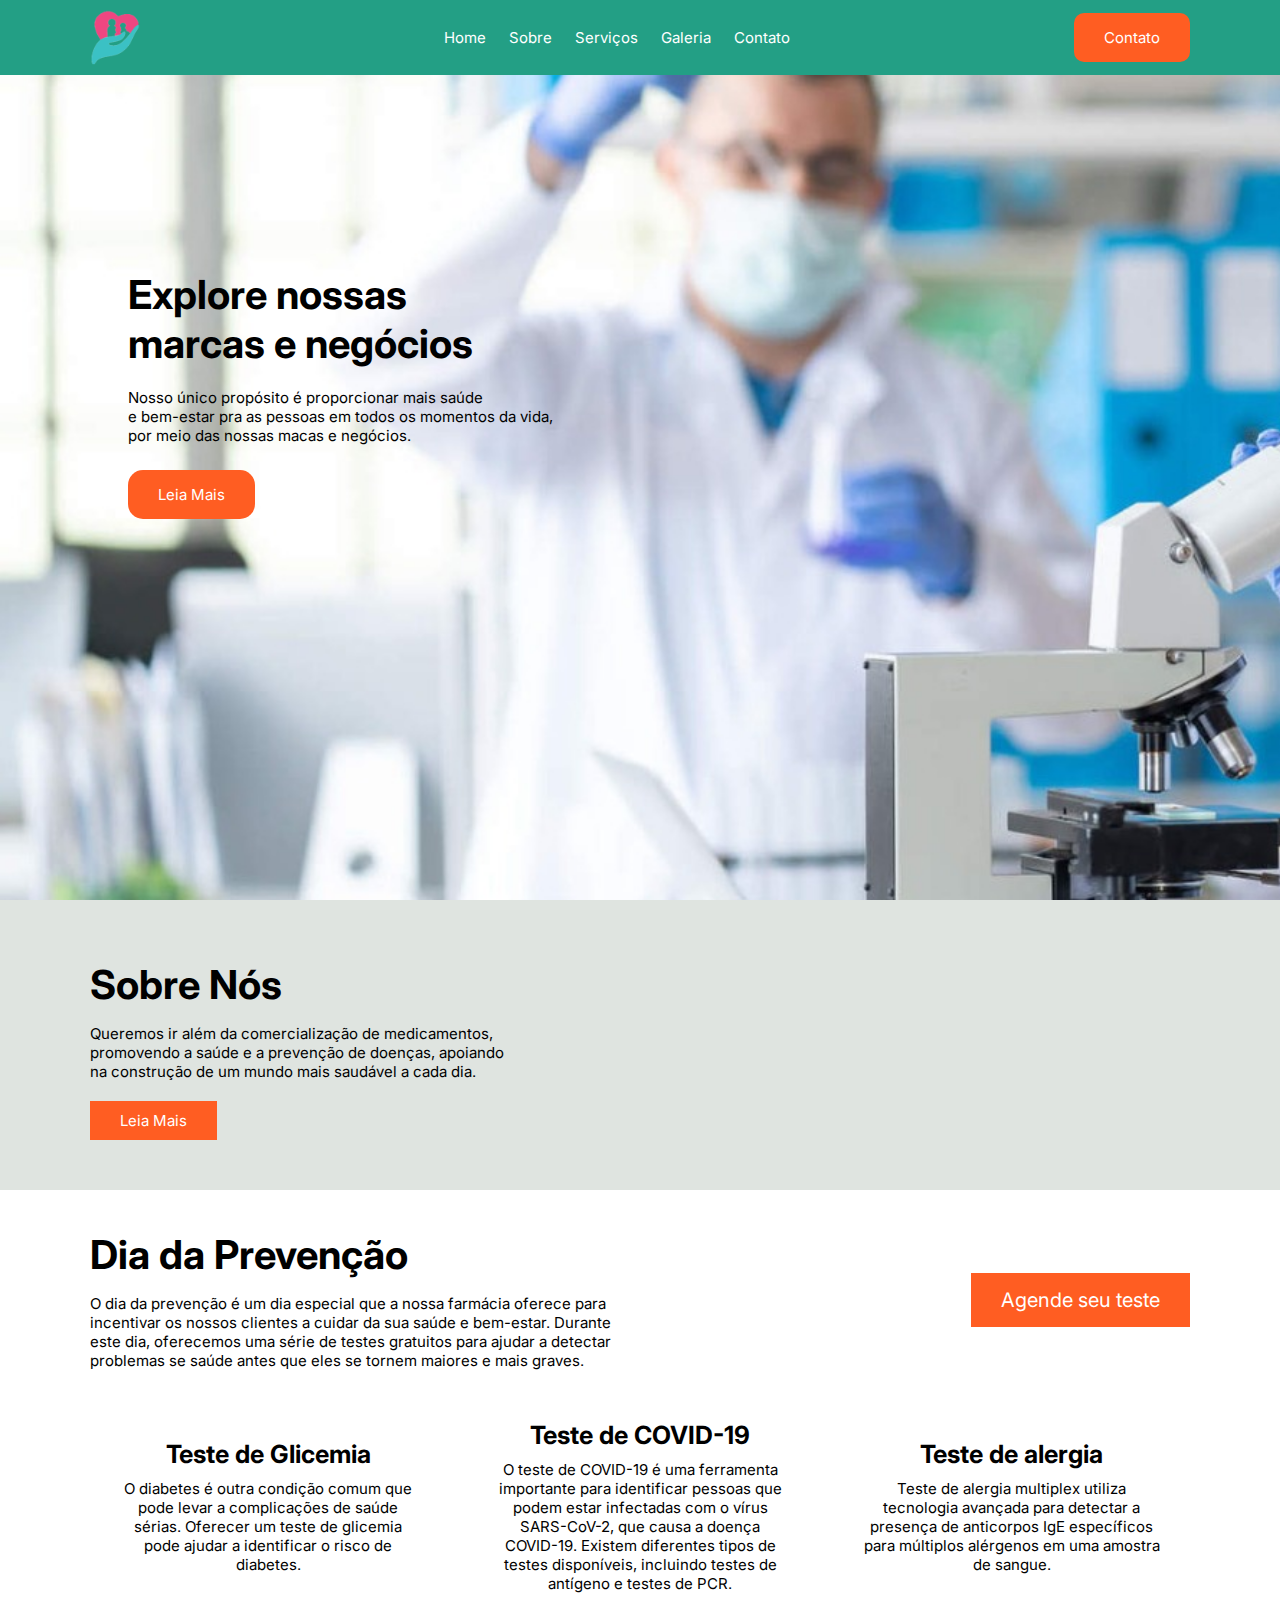
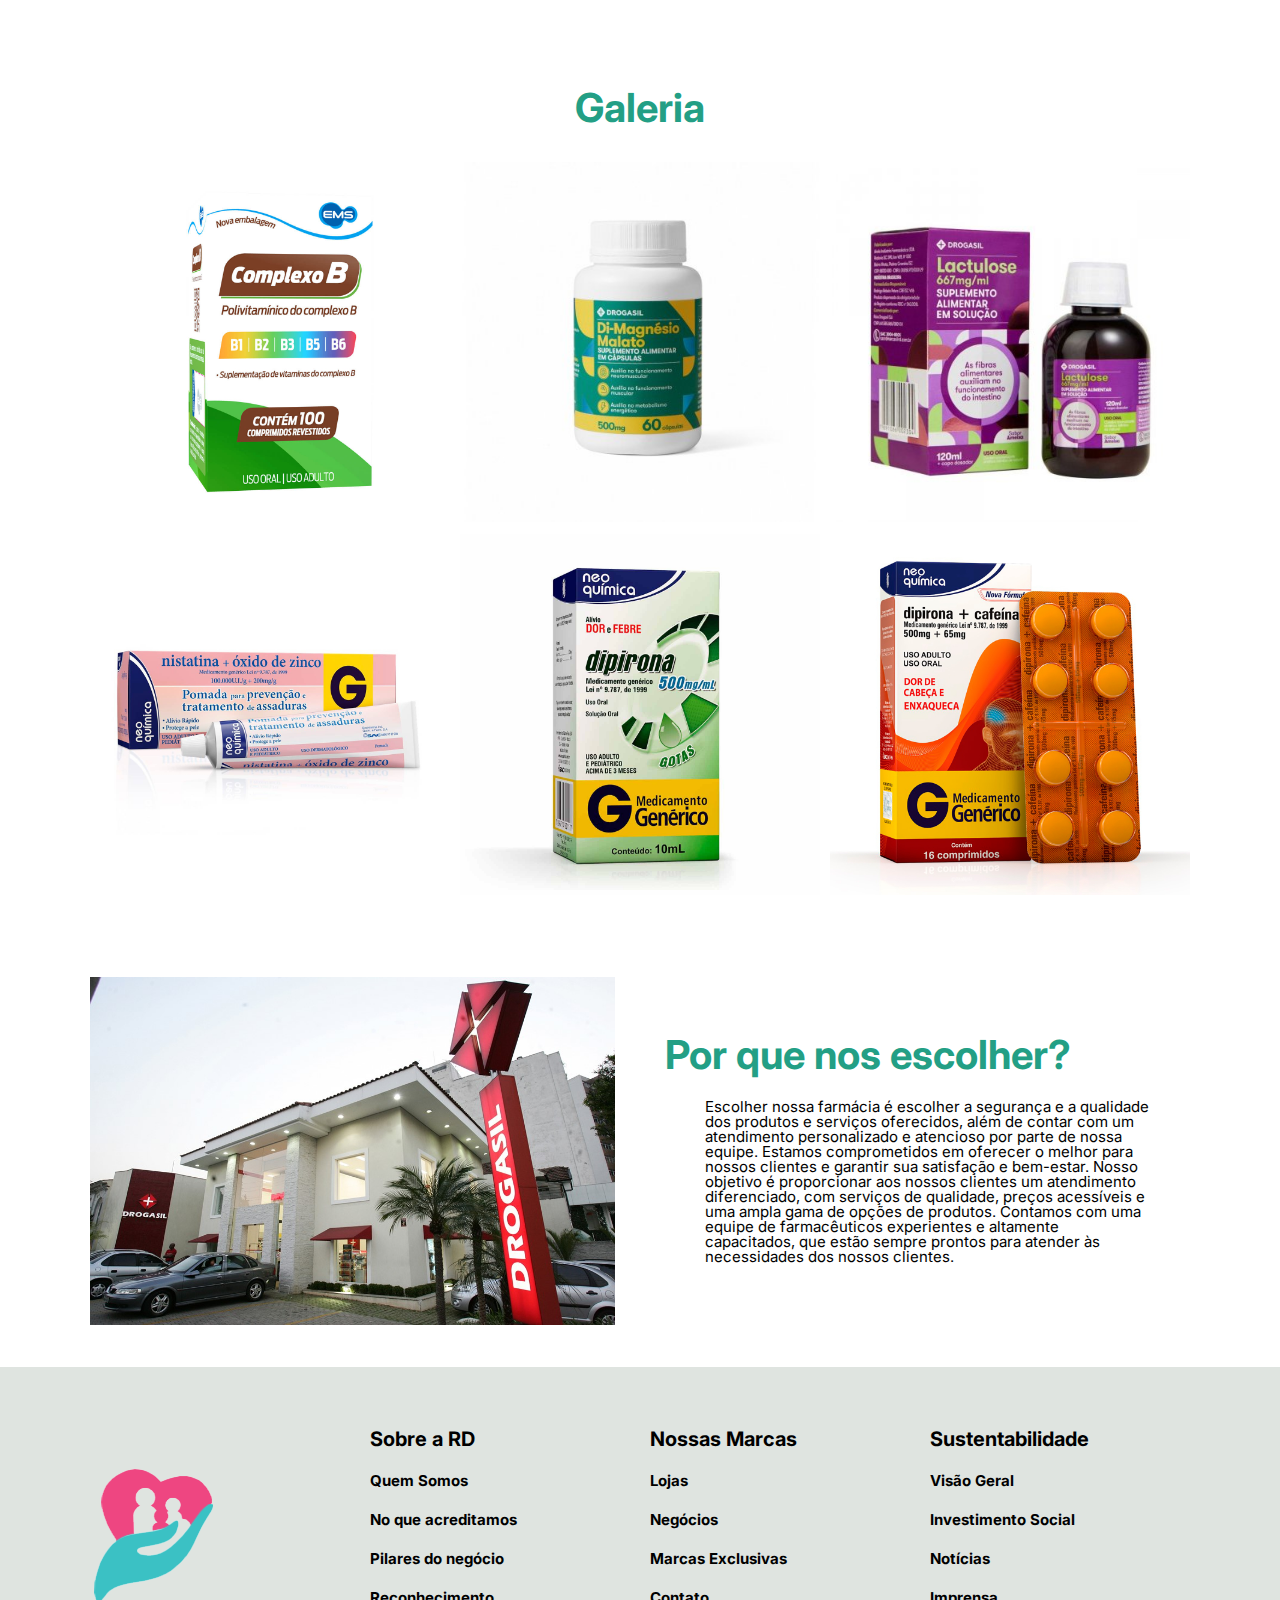
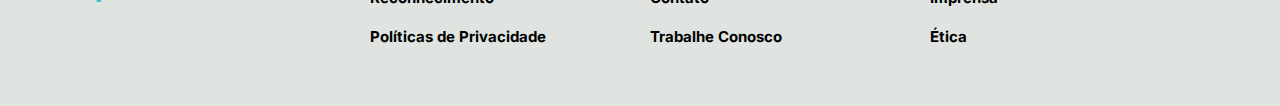
==== index.html @ 5d1e9c03 "primeiro commit" ====
<!DOCTYPE html>
<html lang="pt-br">
<head>
    <meta charset="UTF-8">
    <meta http-equiv="X-UA-Compatible" content="IE=edge">
    <meta name="viewport" content="width=device-width, initial-scale=1.0">
    <link rel="stylesheet" href="./css/style.css">
    <link rel="stylesheet" href="fontawesome-free-5.15.3-web/css/all.min.css">
    <link
      rel="stylesheet"
      href="https://unpkg.com/swiper/swiper-bundle.min.css"
    />
    <title>Farmácia</title>
</head>
<body>
    
    <header class="header">
        <img src="images/logo.png" id="logo" alt="">

        <nav class="navbar">
            <a href="#">Home</a>
            <a href="./about-us.html">Sobre</a>
            <a href="#">Serviços</a>
            <a href="#">Galeria</a>
            <a href="#">Contato</a>
        </nav>

        <div class="icons">
            <div id="menubar" class="fas fa-bars"></div>
            <a href="#">Contato</a>
        </div>
    </header>

    <div class="background-image">
        <div class="background-content">
            <h1>Explore nossas <br> marcas e negócios</h1>
            <p>Nosso único propósito é proporcionar mais saúde<br>e bem-estar pra as pessoas em todos os momentos da vida,<br> por meio das nossas macas e negócios. </p>
            <a href="#">Leia Mais</a>
        </div>
    </div>

    <div class="about">
        <div class="main-about">
            <div class="inner-about">
                <div class="about-content">
                    <h1>Sobre Nós</h1>
                <p>Queremos ir além da comercialização de medicamentos, promovendo a saúde e a prevenção de doenças, apoiando na construção de um mundo mais saudável a cada dia.</p>
                <a href="./about-us.html">Leia Mais</a>
                </div>
                
            </div>
            <div class="inner-about">
                <div class="inner-about-image">
                    <img src="images/chiness.jpg" alt="">
                </div>
            </div>
        </div>
    </div>

    <div class="our-services">
        <div class="service-content">
            <div class="left-service-content">
                <h1>Dia da Prevenção</h1>
                <p>O dia da prevenção é um dia especial que a nossa farmácia oferece para incentivar os nossos clientes a cuidar da sua saúde e bem-estar. Durante este dia, oferecemos uma série de testes gratuitos para ajudar a detectar problemas se saúde antes que eles se tornem maiores e mais graves.</p>
            </div>

            <div class="right-service-content">
                <div class="right-btn">
                    <a href="./forms.html">Agende seu teste</a>
                </div>
            </div>
        </div>

        <div class="main-services">
            <div class="inner-services-content">
                <div class="service-icon">
                    <i class="fas fa-notes-medical"></i>
                </div>
                <h2>Teste de Glicemia</h2>
                <p>O diabetes é outra condição comum que pode levar a complicações de saúde sérias. Oferecer um teste de glicemia pode ajudar a identificar o risco de diabetes.</p>

            </div>

            <div class="inner-services-content">
                <div class="service-icon">
                    <i class="fas fa-hospital-user"></i>
                </div>
                <h2>Teste de COVID-19</h2>
                <p>O teste de COVID-19 é uma ferramenta importante para identificar pessoas que podem estar infectadas com o vírus SARS-CoV-2, que causa a doença COVID-19. Existem diferentes tipos de testes disponíveis, incluindo testes de antígeno e testes de PCR.</p>
                
            </div>

            <div class="inner-services-content">
                <div class="service-icon">
                    <i class="fas fa-user-md"></i>
                </div>
                <h2>Teste de alergia</h2>
                <p>Teste de alergia multiplex utiliza tecnologia avançada para detectar a presença de anticorpos IgE específicos para múltiplos alérgenos em uma amostra de sangue.</p>
                
            </div>
        </div>
    </div>


    <div class="gallery">
        <h1>Galeria</h1>
        <div class="main-gallery">
            <div class="inner-gallery">
                <img src="./images/remedio1.jpeg" alt="">
            </div>

            <div class="inner-gallery">
                <img src=".//images/remedio2.jpeg" alt="">
            </div>

            <div class="inner-gallery">
                <img src="./images/remedio3.jpeg" alt="">
            </div>

            <div class="inner-gallery">
                <img src="./images/remedio4.jpeg" alt="">
            </div>

            <div class="inner-gallery">
                <img src="./images/remedio5.jpeg" alt=""">
            </div>

            <div class="inner-gallery">
                <img src="./images/remedio6.jpeg" alt="">
            </div>
        </div>
    </div>
    

    <div class="why-choseus">
    <div class="main-chose">
        <div class="inner-chose">
            <img src="./images/drogasil.jpeg" alt="">
        </div>

        <div class="inner-chose">
            <h1>Por que nos escolher?</h1>

            <div class="inner-chose-content">
                <div class="main-inner-chose">
                    <div class="chose-icon">
                        <i class="fas fa-notes-medical"></i>
                    </div>
                    <div class="icon-content">
                        <p>Escolher nossa farmácia é escolher a segurança e a qualidade dos produtos e serviços oferecidos, além de contar com um atendimento personalizado e atencioso por parte de nossa equipe. Estamos comprometidos em oferecer o melhor para nossos clientes e garantir sua satisfação e bem-estar.
                            Nosso objetivo é proporcionar aos nossos clientes um atendimento diferenciado, com serviços de qualidade, preços acessíveis e uma ampla gama de opções de produtos.
                            Contamos com uma equipe de farmacêuticos experientes e altamente capacitados, que estão sempre prontos para atender às necessidades dos nossos clientes. </p>
                    </div>
                </div>
            </div>
            

        </div>
    </div>
</div>






<div class="footer">
    <div class="main-footer">
        <div class="inner-footer">
            <img src="images/logo.png" alt="">
        </div>

        <div class="inner-footer">
            <h2>Sobre a RD</h2>
            <a href="#">Quem Somos</a>
            <a href="#">No que acreditamos</a>
            <a href="#">Pilares do negócio</a>
            <a href="#">Reconhecimento</a>
            <a href="#">Políticas de Privacidade</a>
        </div>

        <div class="inner-footer">
            <h2>Nossas Marcas</h2>
            <a href="#">Lojas</a>
            <a href="#">Negócios</a>
            <a href="#">Marcas Exclusivas</a>
            <a href="#">Contato</a>
            <a href="#">Trabalhe Conosco</a>
        </div>

        <div class="inner-footer">
            <h2>Sustentabilidade</h2>
            <a href="#">Visão Geral</a>
            <a href="#">Investimento Social</a>
            <a href="#">Notícias</a>
            <a href="#">Imprensa</a>
            <a href="#">Ética</a>
        </div>
    </div>
</div>






















<script src="./js/script.js"></script>
</body>
</html>





<!-- provide an exceptional patient experience
<i class="fas fa-notes-medical"></i>
<i class="fas fa-hospital-user"></i>
<i class="fas fa-user-md"></i>
-->
---- css/style.css ----
@import url('https://fonts.googleapis.com/css2?family=Inter:wght@200;300;400;500&family=Open+Sans:wght@300;400;500;600&display=swap');

:root{
    --mainclr:#239f85;
    --secclr:#ff5d22;
    --third:#DFE4E0;
    --mainafterclr:hsl(167, 81%, 79%);
}
*{
    font-family: 'Inter', sans-serif;
    margin: 0;
    padding: 0;
    outline: none;
    box-sizing: border-box;
    transition: .2s;
    text-decoration: none;
}
html{
    font-size: 62.5%;
    
}
.header{
    padding: 1rem 7%;
    background-color: var(--mainclr);
    display: flex;
    justify-content: space-between;
    align-items: center;
    position: fixed;
    left: 0;
    right: 0;
    z-index: 1000;
}
.header #logo{
    width: 50px;
}
.navbar a{
    color: white;
    font-size: 1.5rem;
    margin-left: 2rem;
    position: relative;
  
}
.navbar a:after{
    content: '';
    background: var(--secclr);
    width: 0;
    height: 3px;
    position: absolute;
    top: 100%;
    left: 0;
    margin-top: 5px;
    transition: .3s;
}
.navbar a:hover:after{
    content: '';
    background: var(--secclr);
    width: 100%;
    height: 3px;
    position: absolute;
    top: 100%;
    left: 0;
    margin-top: 5px;
}
.icons div{
    font-size: 2rem;
    margin-right: 1rem;
    color: white;
    display: none;
}
.icons a{
    color: white;
    background: var(--secclr);
    padding: 1.5rem 3rem;
    font-size: 1.5rem;
    border-radius: 10px;
    transition: .5s;
}
.icons a:hover{
    background: transparent;
    border: 1px solid var(--secclr);
}
.navbar.active{
    clip-path: polygon(0 0, 100% 0, 100% 100%, 0 100%);
}
.background-image{
    background: url(./background.jpeg);
    width: 100%;
    height: 100vh;
    background-size: cover;
    background-repeat: no-repeat;
    padding-top: 6%;
    position: relative;

}
.background-content{
    position: absolute;
    top: 30%;
    left: 50%;
    width: 50%;
    transform: translate(-80%);
}
.background-content h1{
    color: black;
    font-size: 40px;
    margin-bottom: 20px;
}
.background-content p{
    font-size: 1.5rem;
    margin-bottom: 40px;
}

.background-content a{
    background: var(--secclr);
    padding: 1.5rem 3rem;
    border-radius: 15px;
    color: white;
    font-size: 1.5rem;
    transition: .5s;
}
.background-content a:hover{
    background: transparent;
    border: 1px solid var(--secclr);
    color: black;
}
.about{
    padding: 6rem 7%;
    background: var(--third);
}
.main-about{
    display: flex;
    justify-content: center;
    align-items: center;
    gap: 15px;
    flex-wrap: wrap;
}
.inner-about{
    flex: 1 1 45rem;
}

.inner-about .inner-about-image img{
    width: 100%;
}
.about-content{
    width: 80%;
}
.about-content h1{
    font-size: 40px;
    margin-bottom: 15px;
}
.about-content p{
    font-size: 1.5rem;
    margin-bottom: 30px;
}
.about-content a{
    background: var(--secclr);
    padding: 1rem 3rem;
    font-size: 1.5rem;
    color: white;
    transition: .5s;
}
.about-content a:hover{
    background: transparent;
    border: 1px solid var(--secclr);
    color: black;
}
.our-services{
    padding: 4rem 7%;
}
.service-content{
    display: flex;
    justify-content: space-between;
    align-items: center;
    flex-wrap: wrap;
    gap: 50px;
}
.left-service-content{
    flex: 1 1 45rem;
}
.right-service-content{
    flex: 1 1 45rem;
    display: flex;
    justify-content: flex-end;

}
.left-service-content h1{
    font-size: 40px;
    margin-bottom: 15px;
}
.left-service-content p{
    font-size: 1.5rem;
}
.right-service-content .right-btn a{
    padding: 1.5rem 3rem;
    font-size: 2rem;
    color: white;
    background: var(--secclr);
}
.right-service-content .right-btn a:hover{
    border: 1px solid var(--secclr);
    background: transparent;
    color: black;
}
.main-services{
    padding-top: 4rem;
    display: flex;
    justify-content: center;
    align-items: center;
    flex-wrap: wrap;
    gap: 15px;
}
.inner-services-content{
    flex: 1 1 300px;
    padding: 1rem 3rem;
    text-align: center;
}
.inner-services-content h2{
    font-size: 25px;
    margin-bottom: 10px;
}
.inner-services-content p{
    font-size: 1.5rem;
}
.service-icon i{
    font-size: 4rem;
    width: 8rem;
    height: 8rem;
    border-radius: 50%;
    text-align: center;
    line-height: 8rem;
    background: var(--mainafterclr);
    color: var(--mainclr);
    margin-bottom: 15px;
    cursor: pointer;
    transition: .3s;
}
.service-icon i:hover{
    color: white;
    background: var(--mainclr);
}
.gallery{
    padding: 4rem 7%;
}
.gallery h1{
    color: var(--mainclr);
    font-size: 40px;
    text-align: center;
    margin-bottom: 30px;
}
.main-gallery{
    display: flex;
    justify-content: center;
    align-items: center;
    gap: 10px;
    flex-wrap: wrap;
}
.inner-gallery{
    flex:1 1 300px;

}
.inner-gallery img{
    width: 100%;
    transition: .3s;
}
.inner-gallery img:hover{
    transform: scale(1.1);
    border-radius: 20px;
}
.our-doctors{
    padding: 4rem 7%;
}
.our-doctors h1{
    text-align: center;
    font-size: 40px;
    color: var(--mainclr);
    margin-bottom: 30px;
}
.main-doctor{
    display: flex;
    justify-content: center;
    align-items: center;
    flex-wrap: wrap;
    gap: 20px;
}
.inner-doctor{
    flex: 1 1 300px;
    position: relative;
}
.inner-doctor img{
    width: 100%;

}
.doc-icons{
    position: absolute;
    bottom: 2%;
}
.doc-icons div{
    font-size: 2rem;
    color: var(--mainclr);
    background: white;
    border: 1px solid black;
    margin-left: 2rem;
    width: 4rem;
    height: 4rem;
    line-height: 4rem;
    text-align: center;
    cursor: pointer;
}
.doc-icons div:hover{
    transform: scale(1.1);
}
.why-choseus{
    padding: 4rem 7%;
}
.main-chose{
    display: flex;
    justify-content: center;
    align-items: center;
    flex-wrap: wrap;
    gap: 50px;
}
.inner-chose{
    flex: 1 1 45rem;
}
.inner-chose img{
    width: 100%;
}
.inner-chose h1{
    font-size: 40px;
    color: var(--mainclr);
    margin-bottom: 20px;
}
.main-inner-chose{
    display: flex;
    align-items: center;
    justify-content: center;
    margin: 1rem 0;
    
}
.chose-icon i{
    width: 5rem;
    height: 5rem;
    line-height: 5rem;
    background: white;
    color: var(--mainclr);
    font-size: 3rem;
    text-align: center;
    box-shadow: rgba(0, 0, 0, 0.35) 0px 5px 15px;
}
.icon-content{
    padding: 0 4rem;
}
.icon-content p{
    font-size: 1.5rem;
    line-height: 1;
}
.footer{
    padding: 6rem 7%;
    background: var(--third);
}
.main-footer{
    display: flex;
    justify-content: center;
    align-items: center;
    gap: 20px;
    flex-wrap: wrap;
}
.inner-footer{
    flex: 1 1 200px;
}
.inner-footer h2{
    font-size: 2rem;
    color: black;
}
.inner-footer a{
    font-size: 1.5rem;
    font-weight: bolder;
    color: black;
    display: block;
    margin-top: 1rem;
    padding-top: 1rem;
}
.inner-footer a:hover{
    margin-left: 10px;
}


/* width */
::-webkit-scrollbar {
    width: 20px;
  }
  
  /* Track */
  ::-webkit-scrollbar-track {
    box-shadow: inset 0 0 5px var(--mainclr); 
    background: var(--mainclr);
  }
   
  /* Handle */
  ::-webkit-scrollbar-thumb {
    background: var(--secclr); 
    border-radius: 10px;
  }
  
  /* Handle on hover */
  ::-webkit-scrollbar-thumb:hover {
    background: var(--third); 
  }










@media (max-width:767px) {

    html{
        font-size: 55%;
    }
    .header{
        padding: 2rem;
    }
    .icons div{
        display: initial;
    }
    .navbar{
        position: absolute;
        top: 100%;
        left: 0;
        width: 100%;
        height: 100vh;
        background: var(--secclr);
        display: flex;
        
        align-items: center;
        flex-direction: column;
        clip-path: polygon(0 0, 0 0, 0 100%, 0 100%);
    }

    
    .navbar a{
        display: block;
        font-size: 3rem;
        font-weight: bolder;
        margin: 1rem;
        padding: 1rem;
        color: black;
    }
    .background-content{
        
        width: 100%;
       left: 50%;
       top: 50%;
       transform: translate(-50%, -50%);
       padding-left: 5rem;
    }
    .inner-about .inner-about-image img{
        margin-top: 20px;
    }

    .right-service-content{
       
        justify-content: flex-start;
    
    }




}
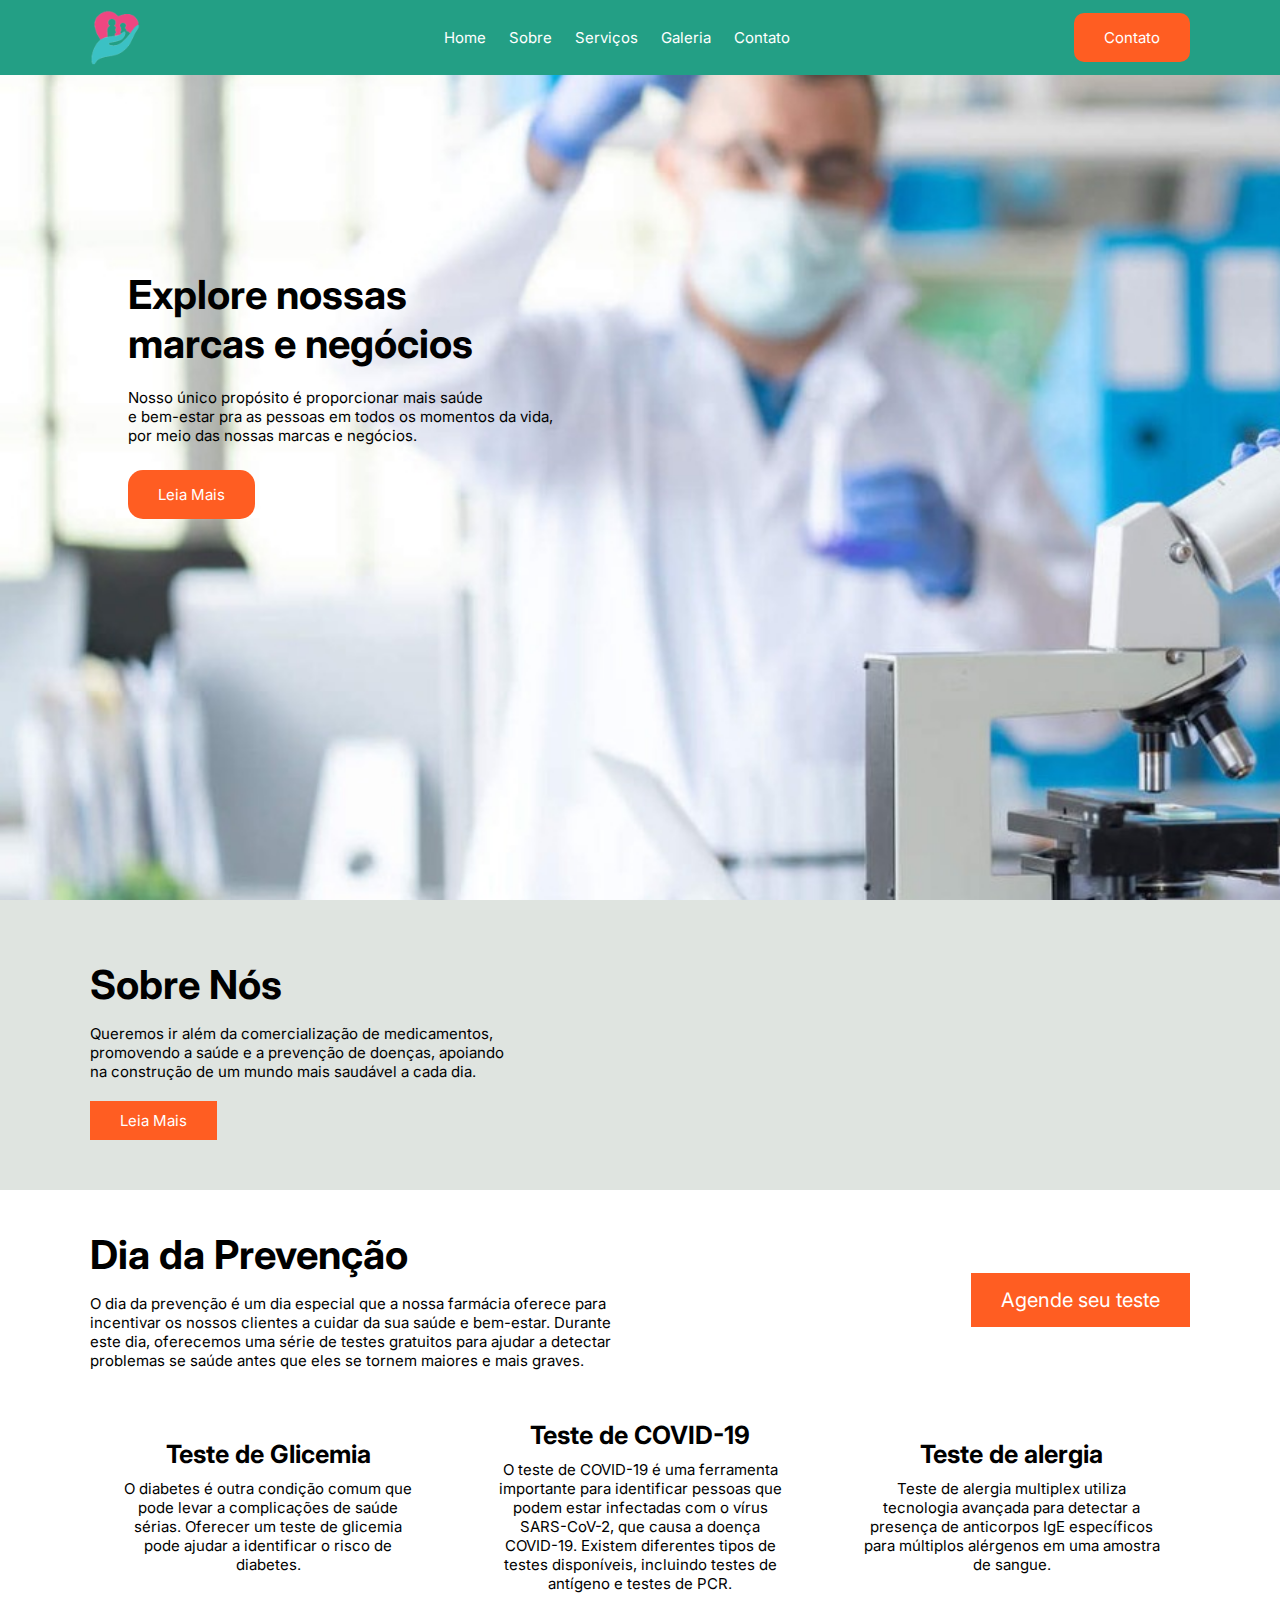
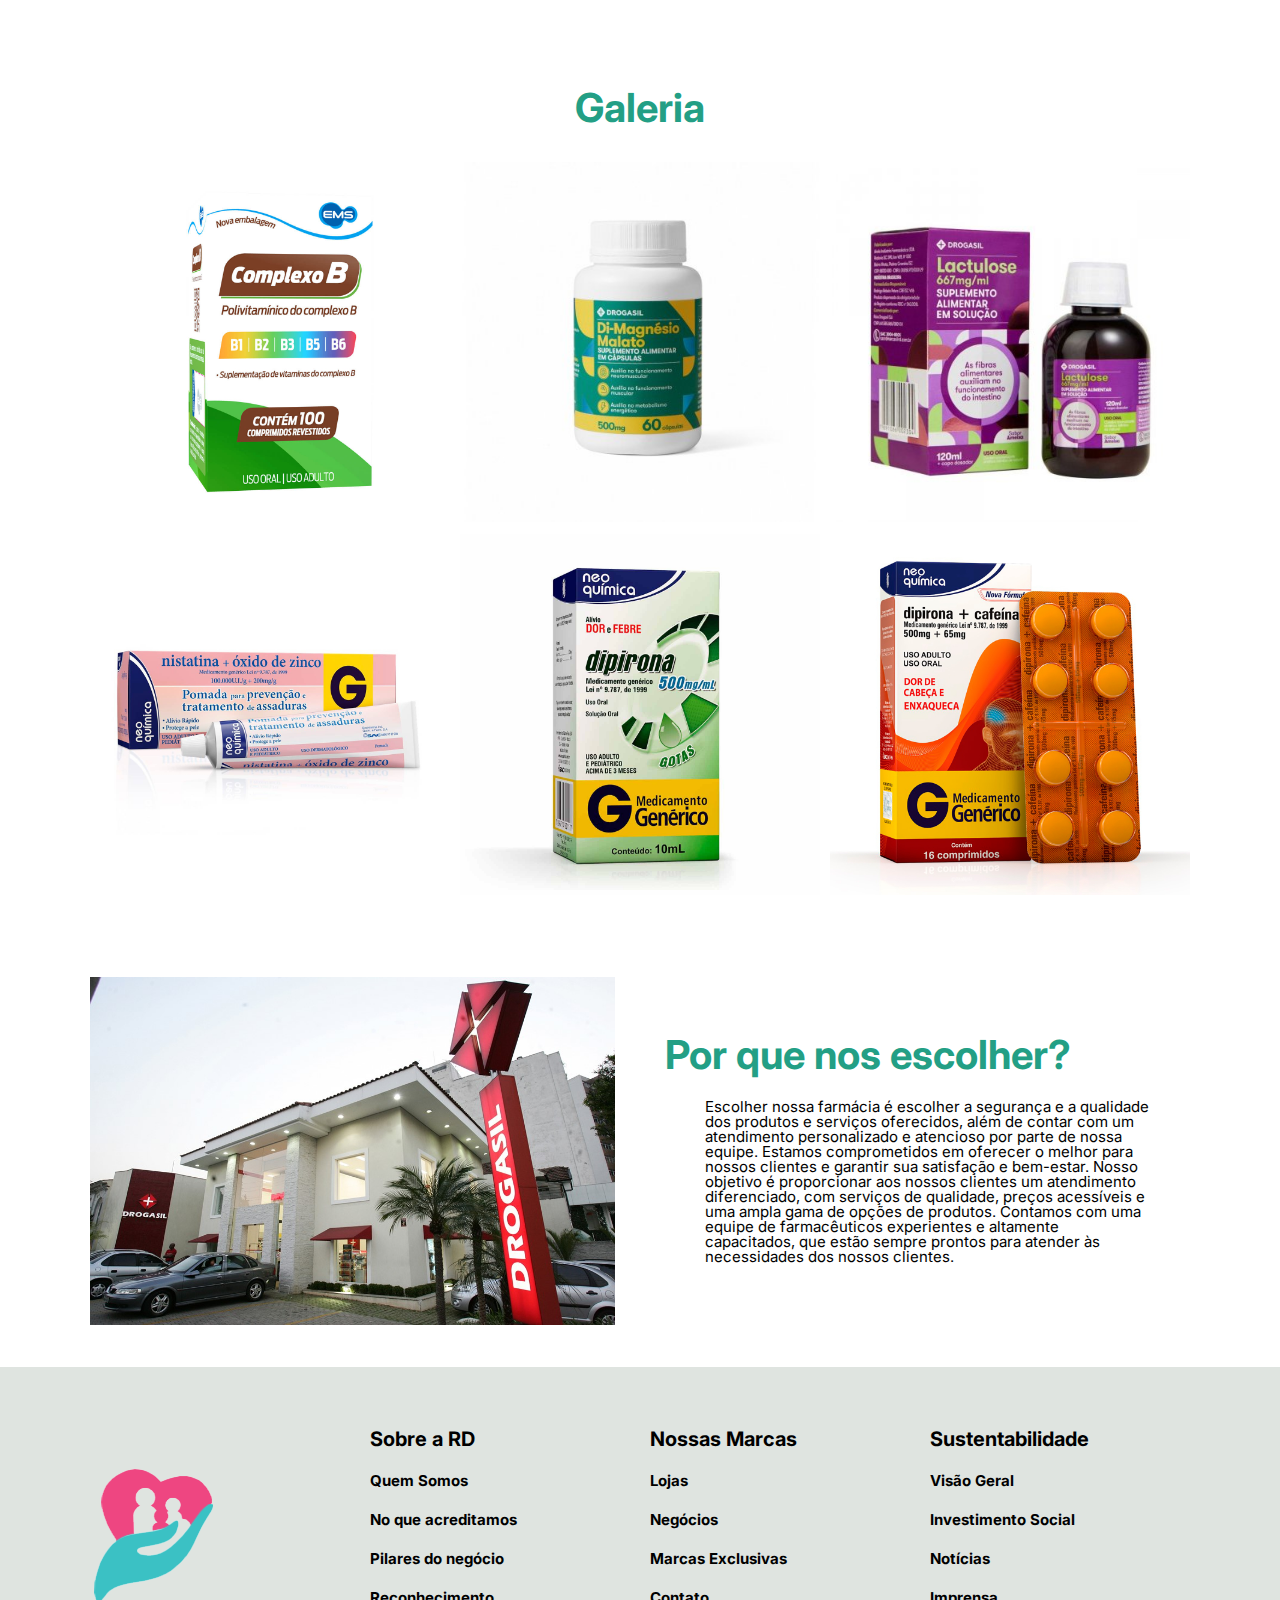
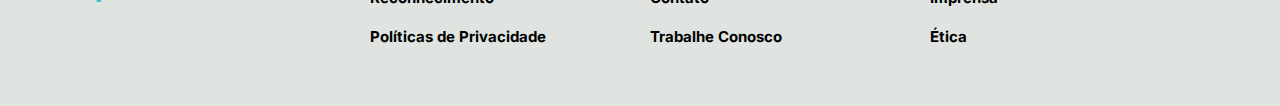
==== commit 5c634a22: "Reparações simples na responsividade do site" ====
--- a/index.html
+++ b/index.html
@@ -34,7 +34,7 @@
     <div class="background-image">
         <div class="background-content">
             <h1>Explore nossas <br> marcas e negócios</h1>
-            <p>Nosso único propósito é proporcionar mais saúde<br>e bem-estar pra as pessoas em todos os momentos da vida,<br> por meio das nossas macas e negócios. </p>
+            <p>Nosso único propósito é proporcionar mais saúde<br>e bem-estar pra as pessoas em todos os momentos da vida,<br> por meio das nossas marcas e negócios. </p>
             <a href="#">Leia Mais</a>
         </div>
     </div>
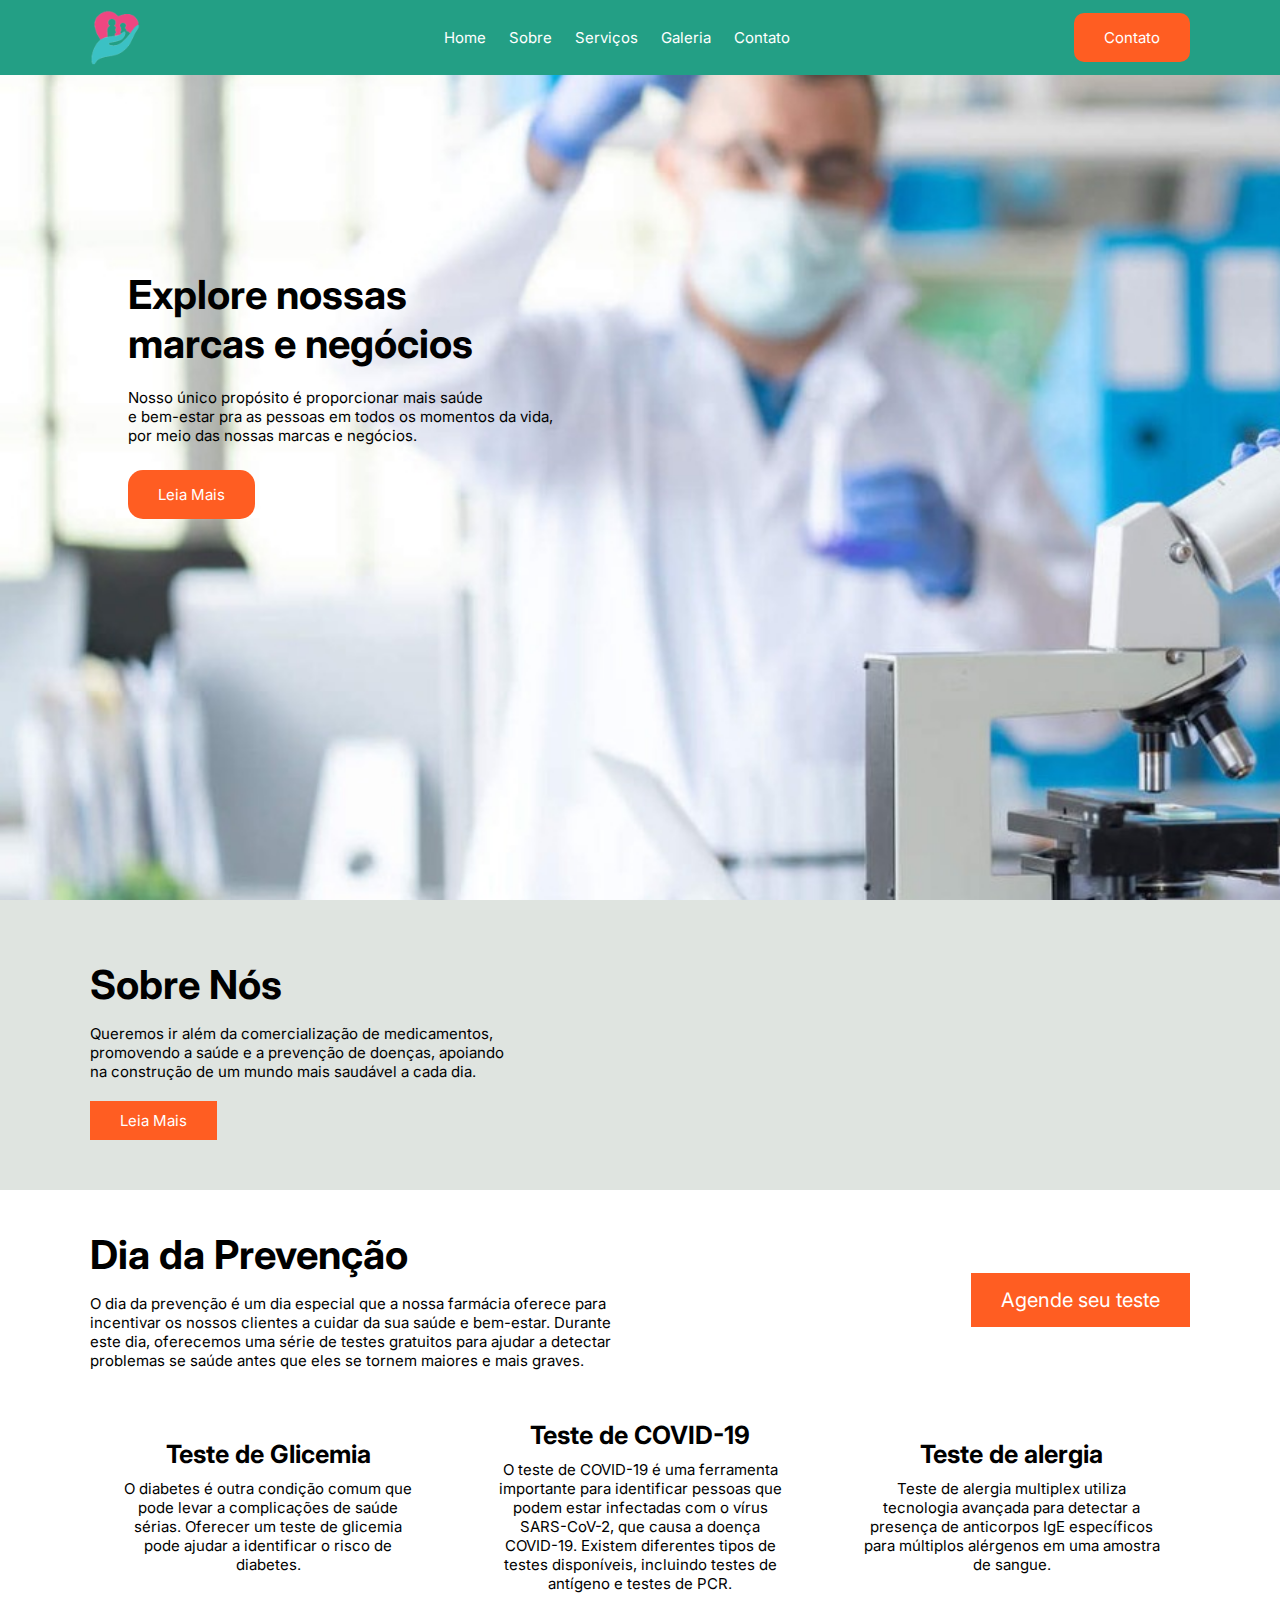
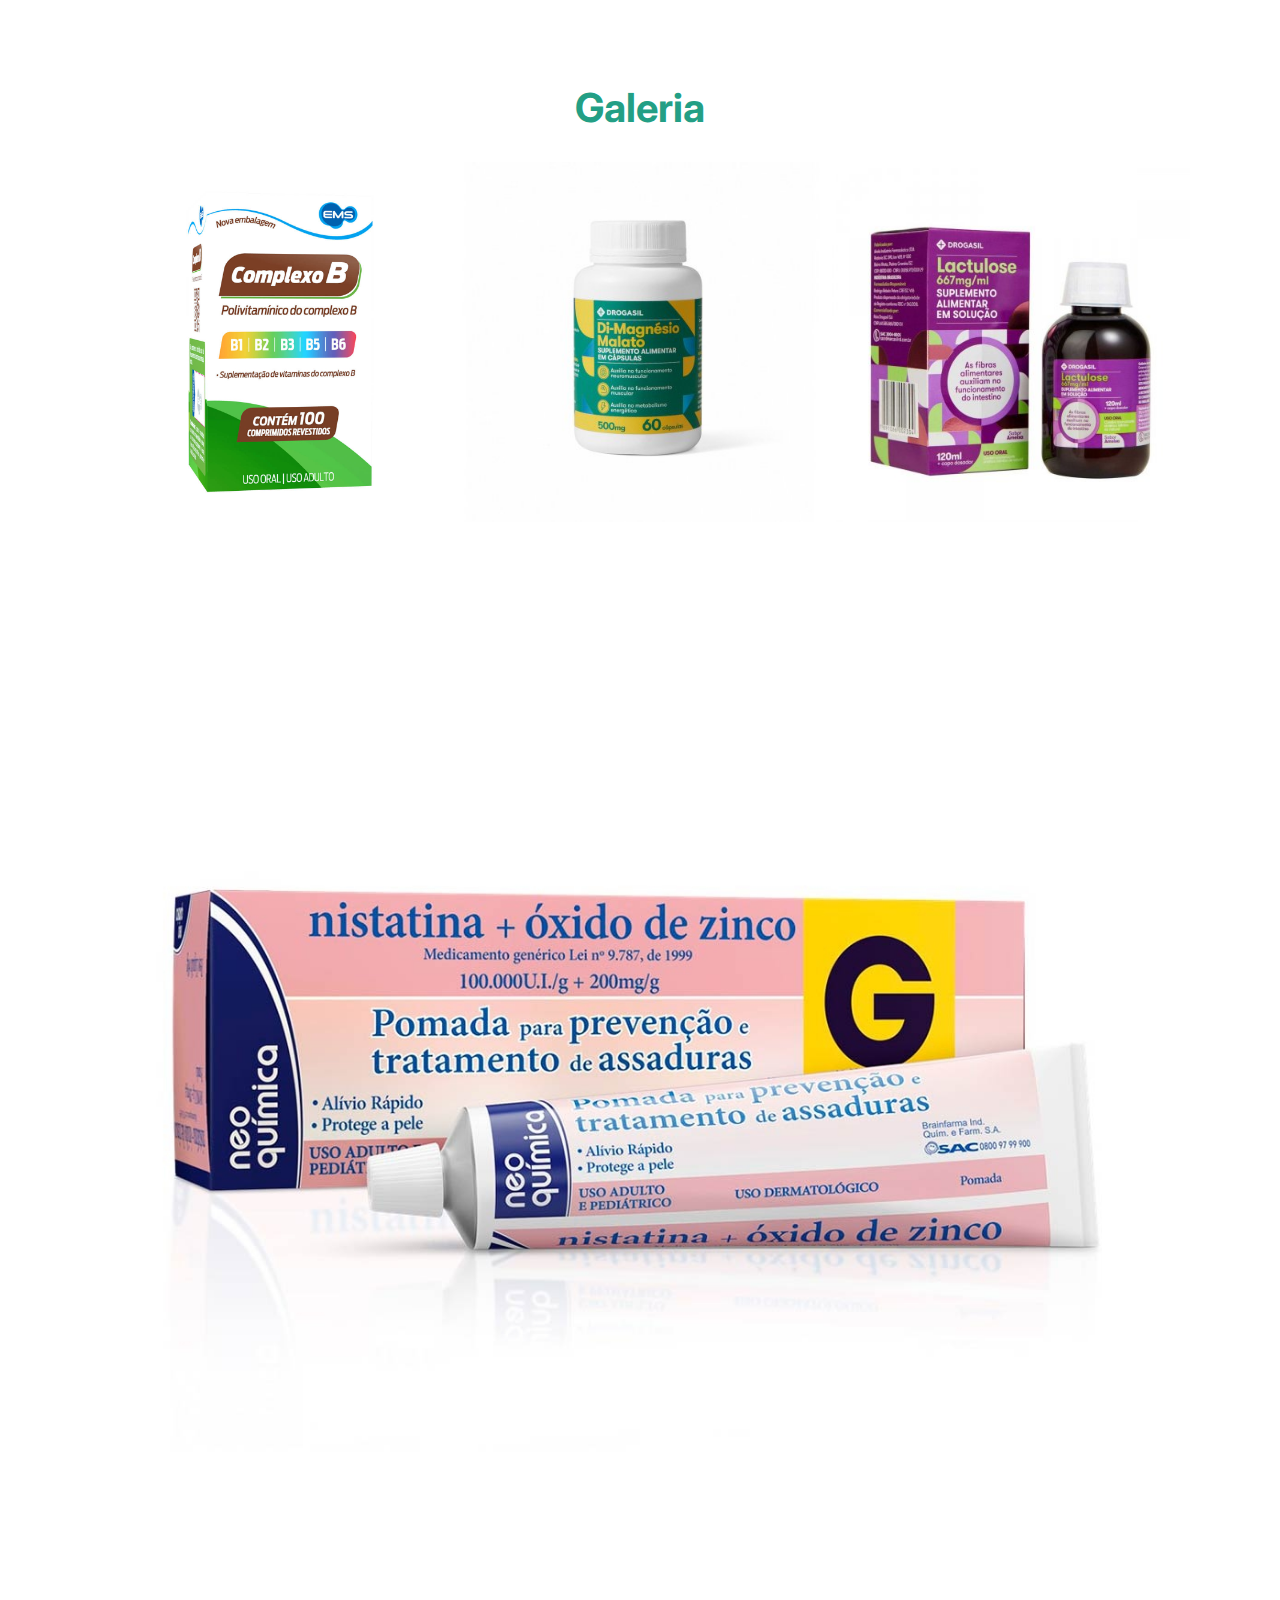
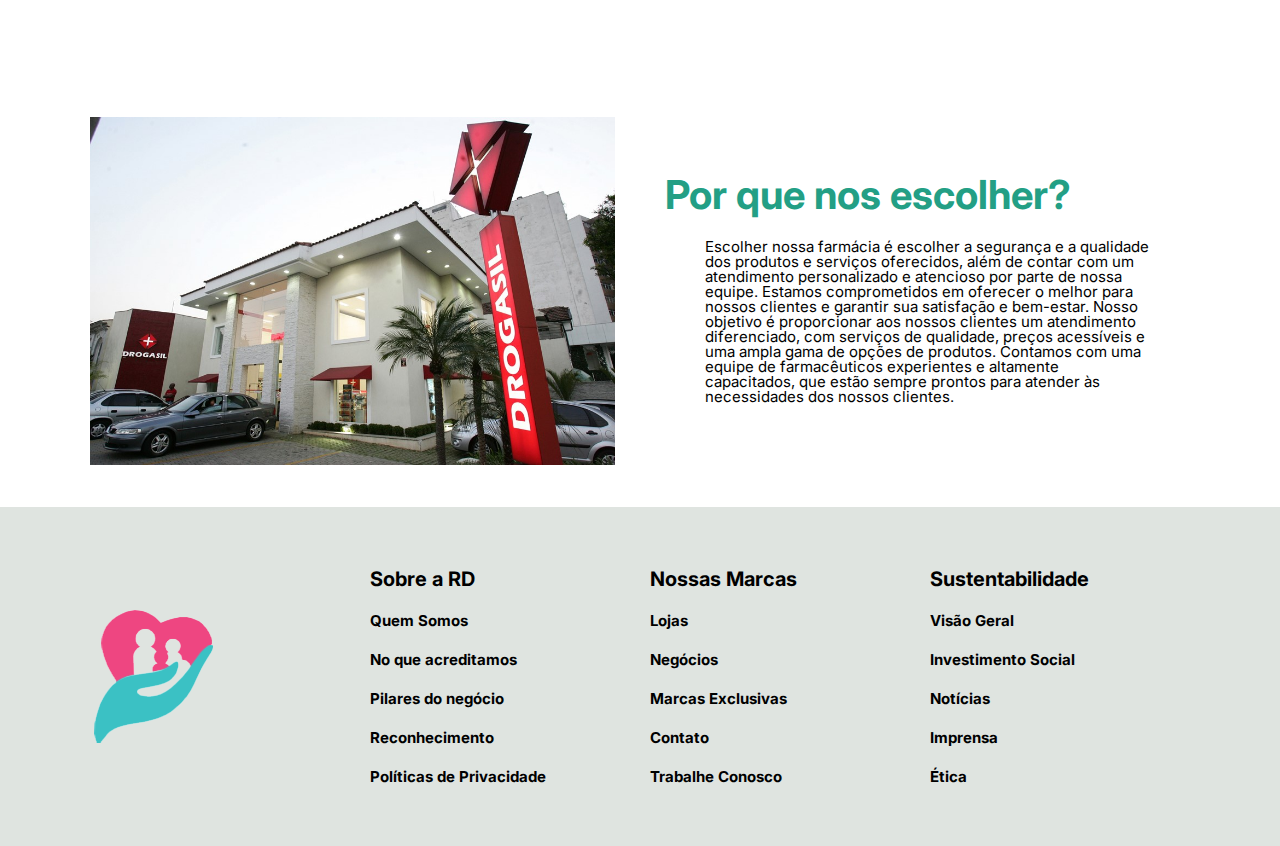
==== commit 3b439665: "Reparações" ====
--- a/index.html
+++ b/index.html
@@ -5,11 +5,6 @@
     <meta http-equiv="X-UA-Compatible" content="IE=edge">
     <meta name="viewport" content="width=device-width, initial-scale=1.0">
     <link rel="stylesheet" href="./css/style.css">
-    <link rel="stylesheet" href="fontawesome-free-5.15.3-web/css/all.min.css">
-    <link
-      rel="stylesheet"
-      href="https://unpkg.com/swiper/swiper-bundle.min.css"
-    />
     <title>Farmácia</title>
 </head>
 <body>
@@ -121,13 +116,6 @@
                 <img src="./images/remedio4.jpeg" alt="">
             </div>
 
-            <div class="inner-gallery">
-                <img src="./images/remedio5.jpeg" alt=""">
-            </div>
-
-            <div class="inner-gallery">
-                <img src="./images/remedio6.jpeg" alt="">
-            </div>
         </div>
     </div>
     
